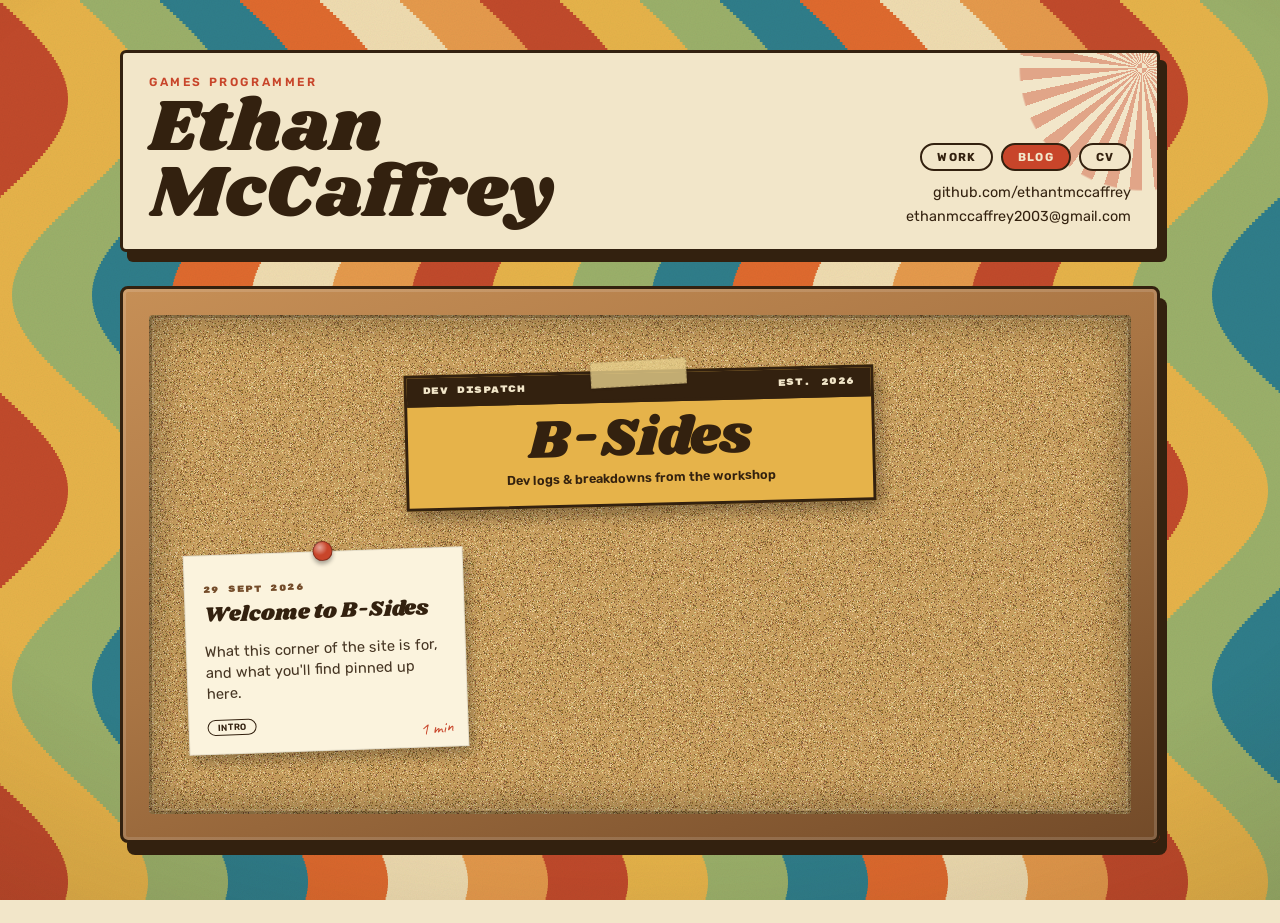
==== blog.html @ 4ae1e434 "Add files via upload" ====
<!DOCTYPE html>
<html lang="en">
<head>
<meta charset="UTF-8">
<meta name="viewport" content="width=device-width, initial-scale=1.0">
<title>Ethan McCaffrey - Blog</title>

<link rel="preconnect" href="https://fonts.googleapis.com">
<link rel="preconnect" href="https://fonts.gstatic.com" crossorigin>
<link rel="stylesheet" href="https://fonts.googleapis.com/css2?family=Shrikhand&family=Rubik:wght@400;500;600;700&family=Rubik+Mono+One&family=Caveat:wght@600;700&display=swap">
<link rel="stylesheet" href="style.css">

<style>
:root{ --gold:#e6b34a; --hand:"Caveat",cursive; --mono:"Rubik Mono One",monospace; }

.board{margin-top:34px;border-radius:8px;padding:clamp(16px,2.2vw,26px);
  background:linear-gradient(160deg,var(--wood-lite),var(--wood) 45%,var(--wood-dark));
  border:3px solid var(--ink);box-shadow:7px 12px 0 var(--ink), inset 0 0 0 3px #ffffff22;}
.cork{position:relative;border-radius:4px;border:3px solid #00000055;padding:clamp(24px,4vw,46px) clamp(18px,3vw,34px) clamp(40px,5vw,60px);
  background:#c69e5c url("images/cork.png");background-size:320px;
  box-shadow:inset 0 0 40px #00000055, inset 0 0 0 2px #ffffff14;}

.flyer{position:relative;width:min(470px,90%);margin:6px auto 44px;background:var(--gold);
  border:3px solid var(--ink);box-shadow:4px 8px 16px #00000055;transform:rotate(-1.4deg);}
.flyer-top{display:flex;justify-content:space-between;align-items:center;gap:10px;padding:7px 16px;border-bottom:3px solid var(--ink);
  background:var(--ink);color:var(--paper);font-family:var(--mono);font-size:.58rem;letter-spacing:.06em;text-transform:uppercase;}
.flyer-name{padding:14px 18px 18px;text-align:center;}
.flyer-name h2{font-family:var(--display);font-size:clamp(2.3rem,6.5vw,3.4rem);line-height:.85;color:var(--ink);}
.flyer-name p{font-family:var(--text);font-weight:600;font-size:.8rem;margin:.5rem 0 0;}
.flyer .tape{position:absolute;top:-13px;left:50%;transform:translateX(-50%) rotate(-2deg);width:96px;height:26px;z-index:2;
  background:#e7cf8bcc;border:1px dashed #33210f33;box-shadow:0 1px 2px #00000022;}

.notes{display:grid;grid-template-columns:repeat(auto-fill,minmax(250px,1fr));gap:clamp(26px,3vw,40px) clamp(22px,2.6vw,34px);}
.note{position:relative;display:block;text-decoration:none;color:var(--ink);background:#fbf3dd;
  border:1px solid #00000018;box-shadow:3px 7px 14px #00000048;padding:20px 18px 18px;
  transition:transform .18s var(--ease), box-shadow .18s var(--ease);}
.note:nth-child(3n+1){transform:rotate(-2deg);}
.note:nth-child(3n+2){transform:rotate(1.5deg);}
.note:nth-child(3n+3){transform:rotate(-.6deg);}
.note:hover{transform:rotate(0) translateY(-4px);box-shadow:5px 12px 20px #00000055;z-index:2;}
.pin{position:absolute;top:-11px;left:50%;transform:translateX(-50%);width:20px;height:20px;border-radius:50%;
  background:radial-gradient(circle at 35% 30%, #fff8, transparent 45%), var(--accent);
  border:1px solid #00000055;box-shadow:0 3px 4px #00000055;}
.note:nth-child(3n+2) .pin{background:radial-gradient(circle at 35% 30%, #fff8, transparent 45%), var(--teal, #2f7d8a);}
.note:nth-child(3n+3) .pin{background:radial-gradient(circle at 35% 30%, #fff8, transparent 45%), var(--gold);}
.note .date{font-family:var(--mono);font-size:.56rem;letter-spacing:.05em;text-transform:uppercase;color:var(--wood-dark);}
.note h3{font-family:var(--display);font-size:1.35rem;line-height:1.02;margin:.5rem 0 .5rem;}
.note .stand{font-size:.92rem;line-height:1.45;opacity:.9;}
.note .tags{margin-top:.8rem;display:flex;flex-wrap:wrap;gap:6px;}
.note .tags span{font-family:var(--text);font-weight:600;font-size:.56rem;letter-spacing:.05em;text-transform:uppercase;
  border:1.5px solid var(--ink);border-radius:100px;padding:2px 9px;}
.note .rt{font-family:var(--hand);font-size:1.1rem;color:var(--accent);position:absolute;right:14px;bottom:8px;transform:rotate(-4deg);}

.blog-state{text-align:center;padding:44px 20px;font-size:1.05rem;line-height:1.6;color:var(--paper);text-shadow:1px 1px 0 #0006;}
.blog-state code{background:#0004;padding:2px 7px;border-radius:4px;font-family:var(--mono);font-size:.85em;}
.blog-state a{color:#fff;font-weight:700;}

.back-link{display:inline-flex;align-items:center;gap:7px;margin:0 auto 22px;background:var(--paper);border:2px solid var(--ink);
  color:var(--ink);border-radius:100px;padding:7px 16px;font-family:var(--text);font-weight:600;font-size:.82rem;text-decoration:none;cursor:pointer;
  box-shadow:2px 3px 0 var(--ink);}
.back-link:hover{background:var(--ink);color:var(--paper);}
.sheet{position:relative;max-width:760px;margin:0 auto;background:#fbf3dd;border:1px solid #00000018;
  box-shadow:4px 12px 26px #00000066;padding:38px clamp(22px,4vw,50px) 44px;}
.sheet .pin{top:-13px;width:22px;height:22px;}
.sheet .kicker{font-family:var(--mono);font-size:.64rem;letter-spacing:.06em;text-transform:uppercase;color:var(--wood-dark);}
.sheet h1{font-family:var(--display);font-size:clamp(2rem,5vw,3rem);line-height:1;margin:.4rem 0 1rem;}
.sheet .a-tags{display:flex;flex-wrap:wrap;gap:8px;margin-bottom:1.4rem;}
.sheet .a-tags span{font-family:var(--text);font-weight:600;font-size:.62rem;letter-spacing:.05em;text-transform:uppercase;border:2px solid var(--ink);border-radius:100px;padding:3px 11px;}
.article-body{font-size:1.05rem;line-height:1.66;}
.article-body h1,.article-body h2,.article-body h3{font-family:var(--display);line-height:1.05;margin:1.6rem 0 .6rem;}
.article-body h2{font-size:1.5rem;} .article-body h3{font-size:1.2rem;}
.article-body p{margin:0 0 1rem;}
.article-body a{color:var(--accent);}
.article-body img{max-width:100%;height:auto;border:3px solid var(--ink);border-radius:4px;}
.article-body pre{background:var(--ink);color:var(--paper);padding:14px 16px;border-radius:6px;overflow:auto;font-size:.9rem;}
.article-body code{font-family:var(--mono);font-size:.86em;}
.article-body pre code{background:none;}
.article-body blockquote{border-left:4px solid var(--accent);margin:1rem 0;padding:.2rem 0 .2rem 16px;opacity:.9;}
.wrap-narrow{padding-top:6px;}
</style>
</head>
<body>
<canvas id="wall"></canvas>
<div id="wall-tint"></div>
<div class="grain"></div>

<div class="wrap">
    <header class="masthead">
        <div class="sunburst"></div>
        <div class="brand">
            <p class="eyebrow">Games Programmer</p>
            <h1>Ethan<br>McCaffrey</h1>
        </div>
        <div class="contact">
            <nav class="nav">
                <a href="index.html" class="nav-link">Work</a>
                <a href="blog.html" class="nav-link is-current">Blog</a>
                <a href="cv.html" class="nav-link">CV</a>
            </nav>
            <a href="https://github.com/ethantmccaffrey" target="_blank" rel="noopener">github.com/ethantmccaffrey</a>
            <a href="mailto:ethanmccaffrey2003@gmail.com">ethanmccaffrey2003@gmail.com</a>
        </div>
    </header>

    <div class="board">
        <div class="cork">
            <div class="flyer">
                <span class="tape"></span>
                <div class="flyer-top"><span>Dev Dispatch</span><span>Est. 2026</span></div>
                <div class="flyer-name">
                    <h2>B-Sides</h2>
                    <p>Dev logs &amp; breakdowns from the workshop</p>
                </div>
            </div>

            <div id="blog-view">
                <div class="blog-state">Loading posts&hellip;</div>
            </div>
        </div>
    </div>
</div>

<script>
    const wall = document.getElementById("wall");
    const wx = wall.getContext("2d");
    const STRIPES = ["#e6b34a", "#9bb06a", "#2f7d8a", "#df6a2e", "#efdcb0", "#e59a4c", "#c14a2b"];
    function drawWall() {
        const W = wall.width = innerWidth, H = wall.height = innerHeight;
        const sw = Math.max(46, W / 16), amp = sw * 0.85, k = 6.283 / (H / 2.3);
        for (let y = 0; y < H; y += 3) {
            const off = Math.sin(y * k) * amp;
            for (let i = -3; i * sw < W + sw + amp; i++) {
                wx.fillStyle = STRIPES[((i % STRIPES.length) + STRIPES.length) % STRIPES.length];
                wx.fillRect(i * sw + off, y, sw + 1, 4);
            }
        }
    }
    drawWall(); addEventListener("resize", drawWall);
</script>
<script src="blog.js"></script>
</body>
</html>
---- style.css ----
:root {
  --paper:#f2e6c9;   
  --ink:#33210f;  
  --accent: #c8452a;   
  --line: #33210f33;

  --wood: #a97544;   
  --wood-lite: #c68f56;
  --wood-dark: #734b29;

  --display: "Shrikhand", Georgia, serif;     
  --text: "Rubik", system-ui, sans-serif;   
  --ease: cubic-bezier(.34,.09,.2,1);
}

* { box-sizing: border-box; }
html, body { height: 100%; }
body {
  margin: 0;
  background: var(--paper);
  color: var(--ink);
  font-family: var(--text);
  -webkit-font-smoothing: antialiased;
  overflow-x: hidden;
}
h1, h2, h3 { margin: 0; font-weight: 400; text-wrap: balance; }

#wall { position: fixed; inset: 0; z-index: -3; }
#wall-tint {
  position: fixed; inset: 0; z-index: -2; pointer-events: none;
  background: radial-gradient(120% 105% at 50% 38%, transparent 52%, #1a0e0640 100%);
}
.grain {
  position: fixed; inset: 0; z-index: -1; pointer-events: none;
  opacity: .10; mix-blend-mode: multiply;
  background-image: url("data:image/svg+xml,%3Csvg xmlns='http://www.w3.org/2000/svg' width='100' height='100'%3E%3Cfilter id='n'%3E%3CfeTurbulence type='fractalNoise' baseFrequency='.85' numOctaves='2'/%3E%3C/filter%3E%3Crect width='100%25' height='100%25' filter='url(%23n)'/%3E%3C/svg%3E");
}

.wrap { max-width: 1120px; margin: 0 auto; padding: clamp(26px,5vw,50px) clamp(18px,4vw,40px) 80px; }

.masthead {
  position: relative; overflow: hidden;
  display: flex; flex-wrap: wrap; align-items: flex-end; justify-content: space-between; gap: 22px;
  background: var(--paper); border: 3px solid var(--ink); border-radius: 6px;
  box-shadow: 7px 10px 0 var(--ink); padding: 22px 26px;
}
.brand, .contact { position: relative; z-index: 1; }

.sunburst {
  position: absolute; top: -128px; right: -128px; width: 286px; height: 286px; z-index: 0; opacity: .4; pointer-events: none;
  background: repeating-conic-gradient(from 0deg at 50% 50%, var(--accent) 0deg 6deg, transparent 6deg 12deg);
  -webkit-mask: radial-gradient(circle, #000 60%, transparent 61%);
          mask: radial-gradient(circle, #000 60%, transparent 61%);
}
.eyebrow {
  font-family: var(--text); font-weight: 600; font-size: .74rem;
  letter-spacing: .22em; text-transform: uppercase; color: var(--accent); margin: 0 0 6px;
}
.masthead h1 { font-family: var(--display); font-size: clamp(2.6rem,7.5vw,4.6rem); line-height: .9; color: var(--ink); }
.tagline { max-width: 48ch; margin: .9rem 0 0; font-size: 1rem; line-height: 1.5; }

.contact { display: flex; flex-direction: column; align-items: flex-end; gap: 5px; text-align: right; font-size: .9rem; }
.now-spinning {
  display: flex; align-items: center; gap: 8px; margin: 0 0 3px;
  font-weight: 600; font-size: .72rem; letter-spacing: .06em; text-transform: uppercase;
}
.dot { width: 10px; height: 10px; border-radius: 50%; background: var(--accent); border: 2px solid var(--ink); }
.contact a { color: var(--ink); text-decoration: none; border-bottom: 2px solid transparent; }
.contact a:hover { border-color: var(--accent); }

.nav { display: flex; flex-wrap: wrap; justify-content: flex-end; gap: 8px; margin-bottom: 8px; }
.contact .nav-link {
  font-family: var(--text); font-weight: 700; font-size: .72rem; letter-spacing: .1em; text-transform: uppercase;
  color: var(--ink); text-decoration: none; background: var(--paper);
  border: 2px solid var(--ink); border-radius: 100px; padding: 5px 15px;
  transition: background .2s var(--ease), color .2s var(--ease);
}
.contact .nav-link:hover { background: var(--ink); color: var(--paper); }
.contact .nav-link.is-current { background: var(--accent); color: var(--paper); }

#shelf {
  margin-top: 38px; border: 3px solid var(--ink); border-radius: 6px; overflow: hidden; padding: 16px;
  background: linear-gradient(180deg, #c68f56, #a97544);  
  box-shadow: 7px 10px 0 var(--ink);
}

.unit {
  position: relative; padding: 20px 22px 0; color: #f7ead0; border-bottom: 3px solid var(--ink);
  background:
    repeating-linear-gradient(90deg, rgba(0,0,0,.09) 0 1px, transparent 1px 6px),
    repeating-linear-gradient(90deg, transparent 0 94px, rgba(0,0,0,.32) 94px 97px, rgba(255,255,255,.05) 97px 98px),
    linear-gradient(180deg, #6f4a2b, #593a20);
  box-shadow: inset 0 -20px 26px -16px #00000075,
              inset 22px 0 44px -32px #00000070, inset -22px 0 44px -32px #00000070,
              inset 0 6px 0 0 #ffffff10;
}
.unit:last-child { border-bottom: 0; }

.row-head { display: flex; align-items: baseline; gap: 12px; margin-bottom: 14px; }
.row-head h2 { font-family: var(--display); font-size: 1.4rem; color: inherit; }
.count { font-family: var(--text); font-weight: 700; font-size: .8rem; color: #ffd27a; }
.side  { margin-left: auto; font-family: var(--text); font-weight: 600; font-size: .66rem; letter-spacing: .14em; text-transform: uppercase; opacity: .8; }

.crate { display: flex; align-items: flex-end; gap: clamp(16px,2.4vw,26px); overflow-x: auto; padding-bottom: 0; scroll-snap-type: x proximity; }

.ledge {
  margin: 0 -22px; height: 26px; position: relative; z-index: 2; border-top: 2px solid var(--ink);
  background: linear-gradient(180deg, #cd9760 0 4px, #a97544 4px 17px, #6a4324 17px 26px);
  box-shadow: inset 0 5px 6px -3px #0000007a, 0 12px 16px -9px #00000080;
}
.ledge::before {
  content: ""; position: absolute; top: 2px; left: 0; right: 0; height: 15px; opacity: .28;
  background: repeating-linear-gradient(90deg, #00000026 0 1px, transparent 1px 9px);
}

.sleeve {
  scroll-snap-align: start; flex: 0 0 clamp(172px,22vw,210px);
  background: none; border: 0; padding: 0; cursor: pointer; text-align: left; color: inherit; font: inherit;
}
.art {
  position: relative; aspect-ratio: 1; border-radius: 4px; overflow: hidden;
  border: 3px solid var(--ink); box-shadow: 6px 8px 0 var(--ink);
  transition: transform .28s var(--ease), box-shadow .28s var(--ease);
}
.sleeve:hover .art { transform: translate(-3px,-4px); box-shadow: 10px 13px 0 var(--ink); }
.art img { width: 100%; height: 100%; object-fit: cover; display: block; }  

.cover-label { position: absolute; inset: 0; z-index: 2; padding: 12px; display: flex; flex-direction: column; justify-content: space-between; }
.cover-kicker { font-family: var(--text); font-weight: 600; font-size: .58rem; letter-spacing: .14em; text-transform: uppercase; color: #00000099; }
.cover-title  { font-family: var(--display); font-size: 1.7rem; line-height: .9; color: #1a0e06; }

.cv-terrain { background: #7d9a4e; }
.cv-terrain::before { content:""; position:absolute; inset:0; background:repeating-radial-gradient(circle at 58% 74%, #e9d9a6 0 8px, transparent 8px 20px, #c8452a 20px 22px, transparent 22px 34px); }
.cv-grapple { background: #2f7d74; }
.cv-grapple::before { content:""; position:absolute; left:16%; top:12%; width:70%; height:76%; border-left:5px solid #f2e6c9; border-bottom:5px solid #f2e6c9; border-radius:0 0 0 92%; transform:rotate(6deg); }
.cv-grapple::after  { content:""; position:absolute; left:14%; bottom:14%; width:22px; height:22px; border-radius:50%; background:#e9b23f; border:3px solid #1a0e06; }
.cv-prism { background: #e2762e; }
.cv-prism::before { content:""; position:absolute; inset:0; background:repeating-conic-gradient(from 0deg at 50% 46%, #f2e6c9 0 9deg, transparent 9deg 18deg); }
.cv-prism::after  { content:""; position:absolute; left:50%; top:46%; width:34%; aspect-ratio:1; transform:translate(-50%,-50%); border-radius:50%; background:#c8452a; border:3px solid #1a0e06; }
.cv-incinder { background: #c1442a; }
.cv-incinder::before { content:""; position:absolute; inset:0; background:repeating-conic-gradient(from 90deg at 50% 108%, #e9b23f 0 8deg, transparent 8deg 20deg); }
.cv-pokemon { background: linear-gradient(180deg, #c8402a 0 46%, #1a0e06 46% 54%, #f2e6c9 54% 100%); }
.cv-pokemon::after { content:""; position:absolute; left:50%; top:50%; transform:translate(-50%,-50%); width:24%; aspect-ratio:1; border-radius:50%; background:#f2e6c9; border:7px solid #1a0e06; }
.cv-ai { background:#e0a52e; }
.cv-ai::before { content:""; position:absolute; left:20%; top:26%; width:60%; height:48%; border:7px solid #33210f; border-radius:50%; }
.cv-ai::after { content:""; position:absolute; left:50%; top:26%; transform:translate(-50%,-50%); width:18px; height:12px; border-radius:2px; background:#c1442a; border:2px solid #1a0e06; }

.player {
  position: fixed; inset: 0; z-index: 40; background: var(--paper);
  opacity: 0; visibility: hidden; transition: opacity .35s var(--ease), visibility .35s; overflow-y: auto;
}
.player.open { opacity: 1; visibility: visible; }
[hidden] { display: none !important; }

.player-bg { position: fixed; inset: 0; z-index: 0; pointer-events: none; background: url("data:image/svg+xml,%3Csvg%20xmlns%3D%22http%3A%2F%2Fwww.w3.org%2F2000%2Fsvg%22%20viewBox%3D%220%200%202000%201200%22%20width%3D%222000%22%20height%3D%221200%22%20preserveAspectRatio%3D%22none%22%3E%0A%3Cpath%20d%3D%22M%2046.0%200.0%20L%2048.7%2015.0%20L%2051.3%2030.0%20L%2053.9%2045.0%20L%2056.5%2060.0%20L%2059.0%2075.0%20L%2061.4%2090.0%20L%2063.8%20105.0%20L%2066.0%20120.0%20L%2068.1%20135.0%20L%2070.0%20150.0%20L%2071.9%20165.0%20L%2073.5%20180.0%20L%2075.0%20195.0%20L%2076.3%20210.0%20L%2077.4%20225.0%20L%2078.3%20240.0%20L%2079.1%20255.0%20L%2079.6%20270.0%20L%2079.9%20285.0%20L%2080.0%20300.0%20L%2079.9%20315.0%20L%2079.6%20330.0%20L%2079.1%20345.0%20L%2078.3%20360.0%20L%2077.4%20375.0%20L%2076.3%20390.0%20L%2075.0%20405.0%20L%2073.5%20420.0%20L%2071.9%20435.0%20L%2070.0%20450.0%20L%2068.1%20465.0%20L%2066.0%20480.0%20L%2063.8%20495.0%20L%2061.4%20510.0%20L%2059.0%20525.0%20L%2056.5%20540.0%20L%2053.9%20555.0%20L%2051.3%20570.0%20L%2048.7%20585.0%20L%2046.0%20600.0%20L%2043.3%20615.0%20L%2040.7%20630.0%20L%2038.1%20645.0%20L%2035.5%20660.0%20L%2033.0%20675.0%20L%2030.6%20690.0%20L%2028.2%20705.0%20L%2026.0%20720.0%20L%2023.9%20735.0%20L%2022.0%20750.0%20L%2020.1%20765.0%20L%2018.5%20780.0%20L%2017.0%20795.0%20L%2015.7%20810.0%20L%2014.6%20825.0%20L%2013.7%20840.0%20L%2012.9%20855.0%20L%2012.4%20870.0%20L%2012.1%20885.0%20L%2012.0%20900.0%20L%2012.1%20915.0%20L%2012.4%20930.0%20L%2012.9%20945.0%20L%2013.7%20960.0%20L%2014.6%20975.0%20L%2015.7%20990.0%20L%2017.0%201005.0%20L%2018.5%201020.0%20L%2020.1%201035.0%20L%2022.0%201050.0%20L%2023.9%201065.0%20L%2026.0%201080.0%20L%2028.2%201095.0%20L%2030.6%201110.0%20L%2033.0%201125.0%20L%2035.5%201140.0%20L%2038.1%201155.0%20L%2040.7%201170.0%20L%2043.3%201185.0%20L%2046.0%201200.0%22%20fill%3D%22none%22%20stroke%3D%22%231f4a5c%22%20stroke-width%3D%2240%22%20stroke-linecap%3D%22round%22%2F%3E%0A%3Cpath%20d%3D%22M%201954.0%200.0%20L%201951.3%2015.0%20L%201948.7%2030.0%20L%201946.1%2045.0%20L%201943.5%2060.0%20L%201941.0%2075.0%20L%201938.6%2090.0%20L%201936.2%20105.0%20L%201934.0%20120.0%20L%201931.9%20135.0%20L%201930.0%20150.0%20L%201928.1%20165.0%20L%201926.5%20180.0%20L%201925.0%20195.0%20L%201923.7%20210.0%20L%201922.6%20225.0%20L%201921.7%20240.0%20L%201920.9%20255.0%20L%201920.4%20270.0%20L%201920.1%20285.0%20L%201920.0%20300.0%20L%201920.1%20315.0%20L%201920.4%20330.0%20L%201920.9%20345.0%20L%201921.7%20360.0%20L%201922.6%20375.0%20L%201923.7%20390.0%20L%201925.0%20405.0%20L%201926.5%20420.0%20L%201928.1%20435.0%20L%201930.0%20450.0%20L%201931.9%20465.0%20L%201934.0%20480.0%20L%201936.2%20495.0%20L%201938.6%20510.0%20L%201941.0%20525.0%20L%201943.5%20540.0%20L%201946.1%20555.0%20L%201948.7%20570.0%20L%201951.3%20585.0%20L%201954.0%20600.0%20L%201956.7%20615.0%20L%201959.3%20630.0%20L%201961.9%20645.0%20L%201964.5%20660.0%20L%201967.0%20675.0%20L%201969.4%20690.0%20L%201971.8%20705.0%20L%201974.0%20720.0%20L%201976.1%20735.0%20L%201978.0%20750.0%20L%201979.9%20765.0%20L%201981.5%20780.0%20L%201983.0%20795.0%20L%201984.3%20810.0%20L%201985.4%20825.0%20L%201986.3%20840.0%20L%201987.1%20855.0%20L%201987.6%20870.0%20L%201987.9%20885.0%20L%201988.0%20900.0%20L%201987.9%20915.0%20L%201987.6%20930.0%20L%201987.1%20945.0%20L%201986.3%20960.0%20L%201985.4%20975.0%20L%201984.3%20990.0%20L%201983.0%201005.0%20L%201981.5%201020.0%20L%201979.9%201035.0%20L%201978.0%201050.0%20L%201976.1%201065.0%20L%201974.0%201080.0%20L%201971.8%201095.0%20L%201969.4%201110.0%20L%201967.0%201125.0%20L%201964.5%201140.0%20L%201961.9%201155.0%20L%201959.3%201170.0%20L%201956.7%201185.0%20L%201954.0%201200.0%22%20fill%3D%22none%22%20stroke%3D%22%231f4a5c%22%20stroke-width%3D%2240%22%20stroke-linecap%3D%22round%22%2F%3E%0A%3Cpath%20d%3D%22M%2098.0%200.0%20L%20100.7%2015.0%20L%20103.3%2030.0%20L%20105.9%2045.0%20L%20108.5%2060.0%20L%20111.0%2075.0%20L%20113.4%2090.0%20L%20115.8%20105.0%20L%20118.0%20120.0%20L%20120.1%20135.0%20L%20122.0%20150.0%20L%20123.9%20165.0%20L%20125.5%20180.0%20L%20127.0%20195.0%20L%20128.3%20210.0%20L%20129.4%20225.0%20L%20130.3%20240.0%20L%20131.1%20255.0%20L%20131.6%20270.0%20L%20131.9%20285.0%20L%20132.0%20300.0%20L%20131.9%20315.0%20L%20131.6%20330.0%20L%20131.1%20345.0%20L%20130.3%20360.0%20L%20129.4%20375.0%20L%20128.3%20390.0%20L%20127.0%20405.0%20L%20125.5%20420.0%20L%20123.9%20435.0%20L%20122.0%20450.0%20L%20120.1%20465.0%20L%20118.0%20480.0%20L%20115.8%20495.0%20L%20113.4%20510.0%20L%20111.0%20525.0%20L%20108.5%20540.0%20L%20105.9%20555.0%20L%20103.3%20570.0%20L%20100.7%20585.0%20L%2098.0%20600.0%20L%2095.3%20615.0%20L%2092.7%20630.0%20L%2090.1%20645.0%20L%2087.5%20660.0%20L%2085.0%20675.0%20L%2082.6%20690.0%20L%2080.2%20705.0%20L%2078.0%20720.0%20L%2075.9%20735.0%20L%2074.0%20750.0%20L%2072.1%20765.0%20L%2070.5%20780.0%20L%2069.0%20795.0%20L%2067.7%20810.0%20L%2066.6%20825.0%20L%2065.7%20840.0%20L%2064.9%20855.0%20L%2064.4%20870.0%20L%2064.1%20885.0%20L%2064.0%20900.0%20L%2064.1%20915.0%20L%2064.4%20930.0%20L%2064.9%20945.0%20L%2065.7%20960.0%20L%2066.6%20975.0%20L%2067.7%20990.0%20L%2069.0%201005.0%20L%2070.5%201020.0%20L%2072.1%201035.0%20L%2074.0%201050.0%20L%2075.9%201065.0%20L%2078.0%201080.0%20L%2080.2%201095.0%20L%2082.6%201110.0%20L%2085.0%201125.0%20L%2087.5%201140.0%20L%2090.1%201155.0%20L%2092.7%201170.0%20L%2095.3%201185.0%20L%2098.0%201200.0%22%20fill%3D%22none%22%20stroke%3D%22%232f9c9c%22%20stroke-width%3D%2240%22%20stroke-linecap%3D%22round%22%2F%3E%0A%3Cpath%20d%3D%22M%201902.0%200.0%20L%201899.3%2015.0%20L%201896.7%2030.0%20L%201894.1%2045.0%20L%201891.5%2060.0%20L%201889.0%2075.0%20L%201886.6%2090.0%20L%201884.2%20105.0%20L%201882.0%20120.0%20L%201879.9%20135.0%20L%201878.0%20150.0%20L%201876.1%20165.0%20L%201874.5%20180.0%20L%201873.0%20195.0%20L%201871.7%20210.0%20L%201870.6%20225.0%20L%201869.7%20240.0%20L%201868.9%20255.0%20L%201868.4%20270.0%20L%201868.1%20285.0%20L%201868.0%20300.0%20L%201868.1%20315.0%20L%201868.4%20330.0%20L%201868.9%20345.0%20L%201869.7%20360.0%20L%201870.6%20375.0%20L%201871.7%20390.0%20L%201873.0%20405.0%20L%201874.5%20420.0%20L%201876.1%20435.0%20L%201878.0%20450.0%20L%201879.9%20465.0%20L%201882.0%20480.0%20L%201884.2%20495.0%20L%201886.6%20510.0%20L%201889.0%20525.0%20L%201891.5%20540.0%20L%201894.1%20555.0%20L%201896.7%20570.0%20L%201899.3%20585.0%20L%201902.0%20600.0%20L%201904.7%20615.0%20L%201907.3%20630.0%20L%201909.9%20645.0%20L%201912.5%20660.0%20L%201915.0%20675.0%20L%201917.4%20690.0%20L%201919.8%20705.0%20L%201922.0%20720.0%20L%201924.1%20735.0%20L%201926.0%20750.0%20L%201927.9%20765.0%20L%201929.5%20780.0%20L%201931.0%20795.0%20L%201932.3%20810.0%20L%201933.4%20825.0%20L%201934.3%20840.0%20L%201935.1%20855.0%20L%201935.6%20870.0%20L%201935.9%20885.0%20L%201936.0%20900.0%20L%201935.9%20915.0%20L%201935.6%20930.0%20L%201935.1%20945.0%20L%201934.3%20960.0%20L%201933.4%20975.0%20L%201932.3%20990.0%20L%201931.0%201005.0%20L%201929.5%201020.0%20L%201927.9%201035.0%20L%201926.0%201050.0%20L%201924.1%201065.0%20L%201922.0%201080.0%20L%201919.8%201095.0%20L%201917.4%201110.0%20L%201915.0%201125.0%20L%201912.5%201140.0%20L%201909.9%201155.0%20L%201907.3%201170.0%20L%201904.7%201185.0%20L%201902.0%201200.0%22%20fill%3D%22none%22%20stroke%3D%22%232f9c9c%22%20stroke-width%3D%2240%22%20stroke-linecap%3D%22round%22%2F%3E%0A%3Cpath%20d%3D%22M%20150.0%200.0%20L%20152.7%2015.0%20L%20155.3%2030.0%20L%20157.9%2045.0%20L%20160.5%2060.0%20L%20163.0%2075.0%20L%20165.4%2090.0%20L%20167.8%20105.0%20L%20170.0%20120.0%20L%20172.1%20135.0%20L%20174.0%20150.0%20L%20175.9%20165.0%20L%20177.5%20180.0%20L%20179.0%20195.0%20L%20180.3%20210.0%20L%20181.4%20225.0%20L%20182.3%20240.0%20L%20183.1%20255.0%20L%20183.6%20270.0%20L%20183.9%20285.0%20L%20184.0%20300.0%20L%20183.9%20315.0%20L%20183.6%20330.0%20L%20183.1%20345.0%20L%20182.3%20360.0%20L%20181.4%20375.0%20L%20180.3%20390.0%20L%20179.0%20405.0%20L%20177.5%20420.0%20L%20175.9%20435.0%20L%20174.0%20450.0%20L%20172.1%20465.0%20L%20170.0%20480.0%20L%20167.8%20495.0%20L%20165.4%20510.0%20L%20163.0%20525.0%20L%20160.5%20540.0%20L%20157.9%20555.0%20L%20155.3%20570.0%20L%20152.7%20585.0%20L%20150.0%20600.0%20L%20147.3%20615.0%20L%20144.7%20630.0%20L%20142.1%20645.0%20L%20139.5%20660.0%20L%20137.0%20675.0%20L%20134.6%20690.0%20L%20132.2%20705.0%20L%20130.0%20720.0%20L%20127.9%20735.0%20L%20126.0%20750.0%20L%20124.1%20765.0%20L%20122.5%20780.0%20L%20121.0%20795.0%20L%20119.7%20810.0%20L%20118.6%20825.0%20L%20117.7%20840.0%20L%20116.9%20855.0%20L%20116.4%20870.0%20L%20116.1%20885.0%20L%20116.0%20900.0%20L%20116.1%20915.0%20L%20116.4%20930.0%20L%20116.9%20945.0%20L%20117.7%20960.0%20L%20118.6%20975.0%20L%20119.7%20990.0%20L%20121.0%201005.0%20L%20122.5%201020.0%20L%20124.1%201035.0%20L%20126.0%201050.0%20L%20127.9%201065.0%20L%20130.0%201080.0%20L%20132.2%201095.0%20L%20134.6%201110.0%20L%20137.0%201125.0%20L%20139.5%201140.0%20L%20142.1%201155.0%20L%20144.7%201170.0%20L%20147.3%201185.0%20L%20150.0%201200.0%22%20fill%3D%22none%22%20stroke%3D%22%23edb636%22%20stroke-width%3D%2240%22%20stroke-linecap%3D%22round%22%2F%3E%0A%3Cpath%20d%3D%22M%201850.0%200.0%20L%201847.3%2015.0%20L%201844.7%2030.0%20L%201842.1%2045.0%20L%201839.5%2060.0%20L%201837.0%2075.0%20L%201834.6%2090.0%20L%201832.2%20105.0%20L%201830.0%20120.0%20L%201827.9%20135.0%20L%201826.0%20150.0%20L%201824.1%20165.0%20L%201822.5%20180.0%20L%201821.0%20195.0%20L%201819.7%20210.0%20L%201818.6%20225.0%20L%201817.7%20240.0%20L%201816.9%20255.0%20L%201816.4%20270.0%20L%201816.1%20285.0%20L%201816.0%20300.0%20L%201816.1%20315.0%20L%201816.4%20330.0%20L%201816.9%20345.0%20L%201817.7%20360.0%20L%201818.6%20375.0%20L%201819.7%20390.0%20L%201821.0%20405.0%20L%201822.5%20420.0%20L%201824.1%20435.0%20L%201826.0%20450.0%20L%201827.9%20465.0%20L%201830.0%20480.0%20L%201832.2%20495.0%20L%201834.6%20510.0%20L%201837.0%20525.0%20L%201839.5%20540.0%20L%201842.1%20555.0%20L%201844.7%20570.0%20L%201847.3%20585.0%20L%201850.0%20600.0%20L%201852.7%20615.0%20L%201855.3%20630.0%20L%201857.9%20645.0%20L%201860.5%20660.0%20L%201863.0%20675.0%20L%201865.4%20690.0%20L%201867.8%20705.0%20L%201870.0%20720.0%20L%201872.1%20735.0%20L%201874.0%20750.0%20L%201875.9%20765.0%20L%201877.5%20780.0%20L%201879.0%20795.0%20L%201880.3%20810.0%20L%201881.4%20825.0%20L%201882.3%20840.0%20L%201883.1%20855.0%20L%201883.6%20870.0%20L%201883.9%20885.0%20L%201884.0%20900.0%20L%201883.9%20915.0%20L%201883.6%20930.0%20L%201883.1%20945.0%20L%201882.3%20960.0%20L%201881.4%20975.0%20L%201880.3%20990.0%20L%201879.0%201005.0%20L%201877.5%201020.0%20L%201875.9%201035.0%20L%201874.0%201050.0%20L%201872.1%201065.0%20L%201870.0%201080.0%20L%201867.8%201095.0%20L%201865.4%201110.0%20L%201863.0%201125.0%20L%201860.5%201140.0%20L%201857.9%201155.0%20L%201855.3%201170.0%20L%201852.7%201185.0%20L%201850.0%201200.0%22%20fill%3D%22none%22%20stroke%3D%22%23edb636%22%20stroke-width%3D%2240%22%20stroke-linecap%3D%22round%22%2F%3E%0A%3Cpath%20d%3D%22M%20202.0%200.0%20L%20204.7%2015.0%20L%20207.3%2030.0%20L%20209.9%2045.0%20L%20212.5%2060.0%20L%20215.0%2075.0%20L%20217.4%2090.0%20L%20219.8%20105.0%20L%20222.0%20120.0%20L%20224.1%20135.0%20L%20226.0%20150.0%20L%20227.9%20165.0%20L%20229.5%20180.0%20L%20231.0%20195.0%20L%20232.3%20210.0%20L%20233.4%20225.0%20L%20234.3%20240.0%20L%20235.1%20255.0%20L%20235.6%20270.0%20L%20235.9%20285.0%20L%20236.0%20300.0%20L%20235.9%20315.0%20L%20235.6%20330.0%20L%20235.1%20345.0%20L%20234.3%20360.0%20L%20233.4%20375.0%20L%20232.3%20390.0%20L%20231.0%20405.0%20L%20229.5%20420.0%20L%20227.9%20435.0%20L%20226.0%20450.0%20L%20224.1%20465.0%20L%20222.0%20480.0%20L%20219.8%20495.0%20L%20217.4%20510.0%20L%20215.0%20525.0%20L%20212.5%20540.0%20L%20209.9%20555.0%20L%20207.3%20570.0%20L%20204.7%20585.0%20L%20202.0%20600.0%20L%20199.3%20615.0%20L%20196.7%20630.0%20L%20194.1%20645.0%20L%20191.5%20660.0%20L%20189.0%20675.0%20L%20186.6%20690.0%20L%20184.2%20705.0%20L%20182.0%20720.0%20L%20179.9%20735.0%20L%20178.0%20750.0%20L%20176.1%20765.0%20L%20174.5%20780.0%20L%20173.0%20795.0%20L%20171.7%20810.0%20L%20170.6%20825.0%20L%20169.7%20840.0%20L%20168.9%20855.0%20L%20168.4%20870.0%20L%20168.1%20885.0%20L%20168.0%20900.0%20L%20168.1%20915.0%20L%20168.4%20930.0%20L%20168.9%20945.0%20L%20169.7%20960.0%20L%20170.6%20975.0%20L%20171.7%20990.0%20L%20173.0%201005.0%20L%20174.5%201020.0%20L%20176.1%201035.0%20L%20178.0%201050.0%20L%20179.9%201065.0%20L%20182.0%201080.0%20L%20184.2%201095.0%20L%20186.6%201110.0%20L%20189.0%201125.0%20L%20191.5%201140.0%20L%20194.1%201155.0%20L%20196.7%201170.0%20L%20199.3%201185.0%20L%20202.0%201200.0%22%20fill%3D%22none%22%20stroke%3D%22%23e98a2b%22%20stroke-width%3D%2240%22%20stroke-linecap%3D%22round%22%2F%3E%0A%3Cpath%20d%3D%22M%201798.0%200.0%20L%201795.3%2015.0%20L%201792.7%2030.0%20L%201790.1%2045.0%20L%201787.5%2060.0%20L%201785.0%2075.0%20L%201782.6%2090.0%20L%201780.2%20105.0%20L%201778.0%20120.0%20L%201775.9%20135.0%20L%201774.0%20150.0%20L%201772.1%20165.0%20L%201770.5%20180.0%20L%201769.0%20195.0%20L%201767.7%20210.0%20L%201766.6%20225.0%20L%201765.7%20240.0%20L%201764.9%20255.0%20L%201764.4%20270.0%20L%201764.1%20285.0%20L%201764.0%20300.0%20L%201764.1%20315.0%20L%201764.4%20330.0%20L%201764.9%20345.0%20L%201765.7%20360.0%20L%201766.6%20375.0%20L%201767.7%20390.0%20L%201769.0%20405.0%20L%201770.5%20420.0%20L%201772.1%20435.0%20L%201774.0%20450.0%20L%201775.9%20465.0%20L%201778.0%20480.0%20L%201780.2%20495.0%20L%201782.6%20510.0%20L%201785.0%20525.0%20L%201787.5%20540.0%20L%201790.1%20555.0%20L%201792.7%20570.0%20L%201795.3%20585.0%20L%201798.0%20600.0%20L%201800.7%20615.0%20L%201803.3%20630.0%20L%201805.9%20645.0%20L%201808.5%20660.0%20L%201811.0%20675.0%20L%201813.4%20690.0%20L%201815.8%20705.0%20L%201818.0%20720.0%20L%201820.1%20735.0%20L%201822.0%20750.0%20L%201823.9%20765.0%20L%201825.5%20780.0%20L%201827.0%20795.0%20L%201828.3%20810.0%20L%201829.4%20825.0%20L%201830.3%20840.0%20L%201831.1%20855.0%20L%201831.6%20870.0%20L%201831.9%20885.0%20L%201832.0%20900.0%20L%201831.9%20915.0%20L%201831.6%20930.0%20L%201831.1%20945.0%20L%201830.3%20960.0%20L%201829.4%20975.0%20L%201828.3%20990.0%20L%201827.0%201005.0%20L%201825.5%201020.0%20L%201823.9%201035.0%20L%201822.0%201050.0%20L%201820.1%201065.0%20L%201818.0%201080.0%20L%201815.8%201095.0%20L%201813.4%201110.0%20L%201811.0%201125.0%20L%201808.5%201140.0%20L%201805.9%201155.0%20L%201803.3%201170.0%20L%201800.7%201185.0%20L%201798.0%201200.0%22%20fill%3D%22none%22%20stroke%3D%22%23e98a2b%22%20stroke-width%3D%2240%22%20stroke-linecap%3D%22round%22%2F%3E%0A%3Cpath%20d%3D%22M%20254.0%200.0%20L%20256.7%2015.0%20L%20259.3%2030.0%20L%20261.9%2045.0%20L%20264.5%2060.0%20L%20267.0%2075.0%20L%20269.4%2090.0%20L%20271.8%20105.0%20L%20274.0%20120.0%20L%20276.1%20135.0%20L%20278.0%20150.0%20L%20279.9%20165.0%20L%20281.5%20180.0%20L%20283.0%20195.0%20L%20284.3%20210.0%20L%20285.4%20225.0%20L%20286.3%20240.0%20L%20287.1%20255.0%20L%20287.6%20270.0%20L%20287.9%20285.0%20L%20288.0%20300.0%20L%20287.9%20315.0%20L%20287.6%20330.0%20L%20287.1%20345.0%20L%20286.3%20360.0%20L%20285.4%20375.0%20L%20284.3%20390.0%20L%20283.0%20405.0%20L%20281.5%20420.0%20L%20279.9%20435.0%20L%20278.0%20450.0%20L%20276.1%20465.0%20L%20274.0%20480.0%20L%20271.8%20495.0%20L%20269.4%20510.0%20L%20267.0%20525.0%20L%20264.5%20540.0%20L%20261.9%20555.0%20L%20259.3%20570.0%20L%20256.7%20585.0%20L%20254.0%20600.0%20L%20251.3%20615.0%20L%20248.7%20630.0%20L%20246.1%20645.0%20L%20243.5%20660.0%20L%20241.0%20675.0%20L%20238.6%20690.0%20L%20236.2%20705.0%20L%20234.0%20720.0%20L%20231.9%20735.0%20L%20230.0%20750.0%20L%20228.1%20765.0%20L%20226.5%20780.0%20L%20225.0%20795.0%20L%20223.7%20810.0%20L%20222.6%20825.0%20L%20221.7%20840.0%20L%20220.9%20855.0%20L%20220.4%20870.0%20L%20220.1%20885.0%20L%20220.0%20900.0%20L%20220.1%20915.0%20L%20220.4%20930.0%20L%20220.9%20945.0%20L%20221.7%20960.0%20L%20222.6%20975.0%20L%20223.7%20990.0%20L%20225.0%201005.0%20L%20226.5%201020.0%20L%20228.1%201035.0%20L%20230.0%201050.0%20L%20231.9%201065.0%20L%20234.0%201080.0%20L%20236.2%201095.0%20L%20238.6%201110.0%20L%20241.0%201125.0%20L%20243.5%201140.0%20L%20246.1%201155.0%20L%20248.7%201170.0%20L%20251.3%201185.0%20L%20254.0%201200.0%22%20fill%3D%22none%22%20stroke%3D%22%23e0532b%22%20stroke-width%3D%2240%22%20stroke-linecap%3D%22round%22%2F%3E%0A%3Cpath%20d%3D%22M%201746.0%200.0%20L%201743.3%2015.0%20L%201740.7%2030.0%20L%201738.1%2045.0%20L%201735.5%2060.0%20L%201733.0%2075.0%20L%201730.6%2090.0%20L%201728.2%20105.0%20L%201726.0%20120.0%20L%201723.9%20135.0%20L%201722.0%20150.0%20L%201720.1%20165.0%20L%201718.5%20180.0%20L%201717.0%20195.0%20L%201715.7%20210.0%20L%201714.6%20225.0%20L%201713.7%20240.0%20L%201712.9%20255.0%20L%201712.4%20270.0%20L%201712.1%20285.0%20L%201712.0%20300.0%20L%201712.1%20315.0%20L%201712.4%20330.0%20L%201712.9%20345.0%20L%201713.7%20360.0%20L%201714.6%20375.0%20L%201715.7%20390.0%20L%201717.0%20405.0%20L%201718.5%20420.0%20L%201720.1%20435.0%20L%201722.0%20450.0%20L%201723.9%20465.0%20L%201726.0%20480.0%20L%201728.2%20495.0%20L%201730.6%20510.0%20L%201733.0%20525.0%20L%201735.5%20540.0%20L%201738.1%20555.0%20L%201740.7%20570.0%20L%201743.3%20585.0%20L%201746.0%20600.0%20L%201748.7%20615.0%20L%201751.3%20630.0%20L%201753.9%20645.0%20L%201756.5%20660.0%20L%201759.0%20675.0%20L%201761.4%20690.0%20L%201763.8%20705.0%20L%201766.0%20720.0%20L%201768.1%20735.0%20L%201770.0%20750.0%20L%201771.9%20765.0%20L%201773.5%20780.0%20L%201775.0%20795.0%20L%201776.3%20810.0%20L%201777.4%20825.0%20L%201778.3%20840.0%20L%201779.1%20855.0%20L%201779.6%20870.0%20L%201779.9%20885.0%20L%201780.0%20900.0%20L%201779.9%20915.0%20L%201779.6%20930.0%20L%201779.1%20945.0%20L%201778.3%20960.0%20L%201777.4%20975.0%20L%201776.3%20990.0%20L%201775.0%201005.0%20L%201773.5%201020.0%20L%201771.9%201035.0%20L%201770.0%201050.0%20L%201768.1%201065.0%20L%201766.0%201080.0%20L%201763.8%201095.0%20L%201761.4%201110.0%20L%201759.0%201125.0%20L%201756.5%201140.0%20L%201753.9%201155.0%20L%201751.3%201170.0%20L%201748.7%201185.0%20L%201746.0%201200.0%22%20fill%3D%22none%22%20stroke%3D%22%23e0532b%22%20stroke-width%3D%2240%22%20stroke-linecap%3D%22round%22%2F%3E%0A%3Cpath%20d%3D%22M%20306.0%200.0%20L%20308.7%2015.0%20L%20311.3%2030.0%20L%20313.9%2045.0%20L%20316.5%2060.0%20L%20319.0%2075.0%20L%20321.4%2090.0%20L%20323.8%20105.0%20L%20326.0%20120.0%20L%20328.1%20135.0%20L%20330.0%20150.0%20L%20331.9%20165.0%20L%20333.5%20180.0%20L%20335.0%20195.0%20L%20336.3%20210.0%20L%20337.4%20225.0%20L%20338.3%20240.0%20L%20339.1%20255.0%20L%20339.6%20270.0%20L%20339.9%20285.0%20L%20340.0%20300.0%20L%20339.9%20315.0%20L%20339.6%20330.0%20L%20339.1%20345.0%20L%20338.3%20360.0%20L%20337.4%20375.0%20L%20336.3%20390.0%20L%20335.0%20405.0%20L%20333.5%20420.0%20L%20331.9%20435.0%20L%20330.0%20450.0%20L%20328.1%20465.0%20L%20326.0%20480.0%20L%20323.8%20495.0%20L%20321.4%20510.0%20L%20319.0%20525.0%20L%20316.5%20540.0%20L%20313.9%20555.0%20L%20311.3%20570.0%20L%20308.7%20585.0%20L%20306.0%20600.0%20L%20303.3%20615.0%20L%20300.7%20630.0%20L%20298.1%20645.0%20L%20295.5%20660.0%20L%20293.0%20675.0%20L%20290.6%20690.0%20L%20288.2%20705.0%20L%20286.0%20720.0%20L%20283.9%20735.0%20L%20282.0%20750.0%20L%20280.1%20765.0%20L%20278.5%20780.0%20L%20277.0%20795.0%20L%20275.7%20810.0%20L%20274.6%20825.0%20L%20273.7%20840.0%20L%20272.9%20855.0%20L%20272.4%20870.0%20L%20272.1%20885.0%20L%20272.0%20900.0%20L%20272.1%20915.0%20L%20272.4%20930.0%20L%20272.9%20945.0%20L%20273.7%20960.0%20L%20274.6%20975.0%20L%20275.7%20990.0%20L%20277.0%201005.0%20L%20278.5%201020.0%20L%20280.1%201035.0%20L%20282.0%201050.0%20L%20283.9%201065.0%20L%20286.0%201080.0%20L%20288.2%201095.0%20L%20290.6%201110.0%20L%20293.0%201125.0%20L%20295.5%201140.0%20L%20298.1%201155.0%20L%20300.7%201170.0%20L%20303.3%201185.0%20L%20306.0%201200.0%22%20fill%3D%22none%22%20stroke%3D%22%237d8047%22%20stroke-width%3D%2240%22%20stroke-linecap%3D%22round%22%2F%3E%0A%3Cpath%20d%3D%22M%201694.0%200.0%20L%201691.3%2015.0%20L%201688.7%2030.0%20L%201686.1%2045.0%20L%201683.5%2060.0%20L%201681.0%2075.0%20L%201678.6%2090.0%20L%201676.2%20105.0%20L%201674.0%20120.0%20L%201671.9%20135.0%20L%201670.0%20150.0%20L%201668.1%20165.0%20L%201666.5%20180.0%20L%201665.0%20195.0%20L%201663.7%20210.0%20L%201662.6%20225.0%20L%201661.7%20240.0%20L%201660.9%20255.0%20L%201660.4%20270.0%20L%201660.1%20285.0%20L%201660.0%20300.0%20L%201660.1%20315.0%20L%201660.4%20330.0%20L%201660.9%20345.0%20L%201661.7%20360.0%20L%201662.6%20375.0%20L%201663.7%20390.0%20L%201665.0%20405.0%20L%201666.5%20420.0%20L%201668.1%20435.0%20L%201670.0%20450.0%20L%201671.9%20465.0%20L%201674.0%20480.0%20L%201676.2%20495.0%20L%201678.6%20510.0%20L%201681.0%20525.0%20L%201683.5%20540.0%20L%201686.1%20555.0%20L%201688.7%20570.0%20L%201691.3%20585.0%20L%201694.0%20600.0%20L%201696.7%20615.0%20L%201699.3%20630.0%20L%201701.9%20645.0%20L%201704.5%20660.0%20L%201707.0%20675.0%20L%201709.4%20690.0%20L%201711.8%20705.0%20L%201714.0%20720.0%20L%201716.1%20735.0%20L%201718.0%20750.0%20L%201719.9%20765.0%20L%201721.5%20780.0%20L%201723.0%20795.0%20L%201724.3%20810.0%20L%201725.4%20825.0%20L%201726.3%20840.0%20L%201727.1%20855.0%20L%201727.6%20870.0%20L%201727.9%20885.0%20L%201728.0%20900.0%20L%201727.9%20915.0%20L%201727.6%20930.0%20L%201727.1%20945.0%20L%201726.3%20960.0%20L%201725.4%20975.0%20L%201724.3%20990.0%20L%201723.0%201005.0%20L%201721.5%201020.0%20L%201719.9%201035.0%20L%201718.0%201050.0%20L%201716.1%201065.0%20L%201714.0%201080.0%20L%201711.8%201095.0%20L%201709.4%201110.0%20L%201707.0%201125.0%20L%201704.5%201140.0%20L%201701.9%201155.0%20L%201699.3%201170.0%20L%201696.7%201185.0%20L%201694.0%201200.0%22%20fill%3D%22none%22%20stroke%3D%22%237d8047%22%20stroke-width%3D%2240%22%20stroke-linecap%3D%22round%22%2F%3E%0A%3C%2Fsvg%3E%0A") 0 0/100% 100% no-repeat; }

.player-scroll { position: relative; z-index: 1; max-width: 1000px; margin: 0 auto; padding: clamp(16px,3vw,30px) clamp(18px,4vw,40px) 90px; }

.player-top { display: flex; align-items: center; justify-content: space-between; gap: 12px; padding-top: 6px; }
.back { background: var(--paper); border: 2px solid var(--ink); color: var(--ink); border-radius: 100px; padding: 8px 16px; font-family: var(--text); font-weight: 600; font-size: .85rem; cursor: pointer; }
.back:hover { background: var(--ink); color: var(--paper); }
.player-ctx { font-family: var(--text); font-weight: 600; font-size: .7rem; letter-spacing: .16em; text-transform: uppercase; opacity: .7; }

.hero { display: grid; grid-template-columns: minmax(0,.9fr) minmax(0,1.1fr); gap: 22px clamp(24px,4vw,50px); align-items: center; min-height: 74vh; }

.stage { position: relative; align-self: center; }
.player-art { width: 100%; max-width: 380px; position: relative; z-index: 1; box-shadow: 8px 10px 0 var(--ink); }
.disc {
  position: absolute; top: 50%; right: -10%; width: 58%; aspect-ratio: 1; transform: translateY(-50%);
  border-radius: 50%; z-index: 0; border: 3px solid var(--ink); box-shadow: 6px 8px 0 var(--ink);
  background: repeating-radial-gradient(circle at 50% 50%, #1a0e06 0 3px, #2e1c10 3px 5px);
}
.disc::after { content:""; position:absolute; inset:38%; border-radius:50%; background:var(--accent); border:3px solid var(--ink); }

.player-info { display: flex; flex-direction: column; }
.player-kicker { font-family: var(--text); font-weight: 600; font-size: .74rem; letter-spacing: .16em; text-transform: uppercase; color: var(--accent); margin-bottom: .5rem; }
.player-title  { font-family: var(--display); font-size: clamp(2.2rem,5.5vw,3.4rem); line-height: .92; color: var(--ink); }
.player-sub    { font-size: 1.1rem; margin-top: .4rem; opacity: .85; }
.player-tech   { font-family: var(--text); font-weight: 600; font-size: .82rem; letter-spacing: .03em; opacity: .7; margin-top: .35rem; }

.scrub { margin: 1.2rem 0; }
.scrub-bar { height: 8px; border: 2px solid var(--ink); border-radius: 20px; position: relative; overflow: hidden; }
.scrub-bar span { position: absolute; top: 0; bottom: 0; left: 0; right: 44%; background: var(--accent); }
.scrub-time { display: flex; justify-content: space-between; font-family: var(--text); font-weight: 600; font-size: .68rem; opacity: .7; margin-top: 5px; }

.controls { display: flex; align-items: center; gap: 18px; margin-bottom: 1.4rem; }
.controls button { background: none; border: 0; padding: 0; color: var(--ink); cursor: pointer; display: grid; place-items: center; }
.controls button:hover { color: var(--accent); }
.controls svg { width: 26px; height: 26px; fill: currentColor; }
.play { width: 54px; height: 54px; border-radius: 50%; background: var(--accent); color: var(--paper); border: 3px solid var(--ink); }
.play svg { width: 24px; height: 24px; }

.player-blurb { line-height: 1.55; max-width: 46ch; margin: 0 0 1rem; }

.tags { display: flex; flex-wrap: wrap; gap: 9px; margin-bottom: 0; }
.tag { font-family: var(--text); font-weight: 600; font-size: .64rem; letter-spacing: .06em; text-transform: uppercase; border: 2px solid var(--ink); border-radius: 100px; padding: 5px 12px; background: var(--paper); }

.gh { display: inline-flex; align-items: center; gap: 8px; margin-left: auto; background: var(--ink); color: var(--paper); text-decoration: none; font-family: var(--text); font-weight: 600; padding: 11px 20px; border-radius: 100px; border: 2px solid var(--ink); }
.gh:hover { background: var(--accent); }
.gh svg { width: 18px; height: 18px; fill: currentColor; }

.cue { grid-column: 1 / -1; display: flex; justify-content: center; margin-top: 6px; }
.cue button { background: none; border: 0; cursor: pointer; color: var(--ink); font-family: var(--text); font-weight: 600; font-size: .66rem; letter-spacing: .16em; text-transform: uppercase; opacity: .6; display: flex; flex-direction: column; align-items: center; gap: 6px; }
.cue button:hover { opacity: 1; color: var(--accent); }
.cue .arr { font-size: 1.1rem; animation: bob 1.6s var(--ease) infinite; }
@keyframes bob { 0%,100%{transform:translateY(0);} 50%{transform:translateY(5px);} }

.sleeve-back {
  position: relative; margin: 64px auto 0; width: min(100%,760px); aspect-ratio: 1;
  padding: clamp(24px,3.4vw,40px);
  background: #d09262;
  border: 3px solid var(--ink); border-radius: 6px; box-shadow: 8px 12px 0 var(--ink);
  display: grid; grid-template-columns: minmax(0,1fr) minmax(0,1fr); gap: clamp(22px,3vw,44px); align-items: center;
}
.sleeve-back::before { content:""; position:absolute; inset:0; z-index:0; pointer-events:none; border-radius:4px; opacity:.55;
  background: repeating-conic-gradient(from 90deg at 50% 122%, #edc878 0 8deg, transparent 8deg 20deg); }
.sleeve-back::after { content:""; position:absolute; inset:0; pointer-events:none; border-radius:4px; box-shadow: inset 0 0 90px -22px #5a341899; }

.sb-left { position: relative; z-index: 1; }
.sb-accent { display: block; width: 46px; height: 4px; background: var(--accent); border-radius: 2px; margin: 0 0 1.2rem; }
.liner p { line-height: 1.62; margin: 0 0 1rem; font-size: 1rem; }
.liner p:last-child { margin-bottom: 0; }

.credits { margin-top: 1.6rem; border-top: 2px solid var(--line); padding-top: 1.1rem; display: grid; grid-template-columns: auto 1fr; gap: .55rem 1.1rem; font-size: .92rem; }
.credits dt { font-family: var(--text); font-weight: 700; font-size: .64rem; letter-spacing: .12em; text-transform: uppercase; opacity: .7; align-self: center; }
.credits dd { margin: 0; font-weight: 500; }

.photos { position: relative; z-index: 1; align-self: start; display: flex; flex-direction: column; align-items: center; gap: 26px; }
.photo { position: relative; width: 90%; background: #fffdf5; padding: 10px 10px 12px; border: 1px solid #0000001a; box-shadow: 5px 8px 0 #33210f26; }
.photo img { display: block; width: 100%; height: auto; }
.photo:nth-child(1) { transform: rotate(-2.4deg); }
.photo:nth-child(2) { transform: rotate(1.8deg); margin-top: -6px; }
.photo::before { content:""; position:absolute; top:-12px; left:50%; transform:translateX(-50%) rotate(-1.5deg); width:104px; height:26px; background:#e7cf8b99; border:1px dashed #33210f2e; box-shadow:0 1px 2px #00000018; }
.photo:nth-child(2)::before { transform:translateX(-50%) rotate(2deg); background:#d9b98b99; }

.studio-logo { position: absolute; right: clamp(18px,3vw,38px); bottom: clamp(14px,2.4vw,28px); z-index: 3; width: clamp(140px,17vw,180px); transform: rotate(-4deg); filter: drop-shadow(3px 4px 3px #33210f3a); pointer-events: none; }

@media (max-width: 820px) {
  .hero { grid-template-columns: 1fr; gap: 26px; min-height: 0; }
  .stage { max-width: 280px; margin: 0 auto; }
  .disc { display: none; }
  .sleeve-back { width: 100%; aspect-ratio: auto; grid-template-columns: 1fr; gap: 34px; align-items: start; }
}
@media (prefers-reduced-motion: reduce) {
  .player, .art { transition: none; }
  .cue .arr { animation: none; }
}

.page { margin-top: 38px; }
.page-head { display: flex; flex-wrap: wrap; align-items: flex-end; justify-content: space-between; gap: 16px; margin-bottom: 22px; }
.page-eyebrow { font-family: var(--text); font-weight: 600; font-size: .74rem; letter-spacing: .22em; text-transform: uppercase; color: var(--accent); margin: 0 0 6px; }
.page-title { font-family: var(--display); font-size: clamp(2rem,5vw,3rem); line-height: .95; color: var(--ink); }

.download-btn { display: inline-flex; align-items: center; gap: 9px; background: var(--ink); color: var(--paper); text-decoration: none; font-family: var(--text); font-weight: 700; font-size: .9rem; letter-spacing: .02em; padding: 13px 22px; border-radius: 100px; border: 3px solid var(--ink); box-shadow: 4px 5px 0 var(--ink); transition: transform .2s var(--ease), box-shadow .2s var(--ease), background .2s; }
.download-btn:hover { background: var(--accent); transform: translate(-2px,-2px); box-shadow: 6px 7px 0 var(--ink); }
.download-btn svg { width: 18px; height: 18px; fill: none; stroke: currentColor; stroke-width: 2.2; stroke-linecap: round; stroke-linejoin: round; }

.cv-frame { border: 3px solid var(--ink); border-radius: 6px; box-shadow: 7px 10px 0 var(--ink); background: #fffdf5; padding: 10px; }
.cv-frame iframe { display: block; width: 100%; height: 82vh; border: 0; border-radius: 3px; background: #fffdf5; }
.cv-fallback { text-align: center; font-size: .82rem; opacity: .7; margin: 10px 0 4px; }
.cv-fallback a { color: var(--accent); font-weight: 600; }

@media (max-width: 640px) {
  .cv-frame iframe { height: 70vh; }
  .page-head { flex-direction: column; align-items: flex-start; }
}

.blog-soon { border: 3px solid var(--ink); border-radius: 6px; box-shadow: 7px 10px 0 var(--ink); background: var(--paper); padding: clamp(30px,6vw,60px); text-align: center; }
.blog-soon p { font-family: var(--text); font-size: 1.1rem; font-weight: 500; opacity: .8; margin: 0; }

.photo video { display: block; width: 100%; height: auto; }

.insert { margin: 52px auto 0; width: min(94%,600px); display: flex; justify-content: center; }
.insert-card { position: relative; background: #fbf3dd; border: 3px solid var(--ink); border-radius: 4px;
  box-shadow: 6px 9px 0 var(--ink); padding: 13px; }
.insert-card video { display: block; width: 100%; height: auto; border: 2px solid var(--ink); border-radius: 2px; background: #000; }
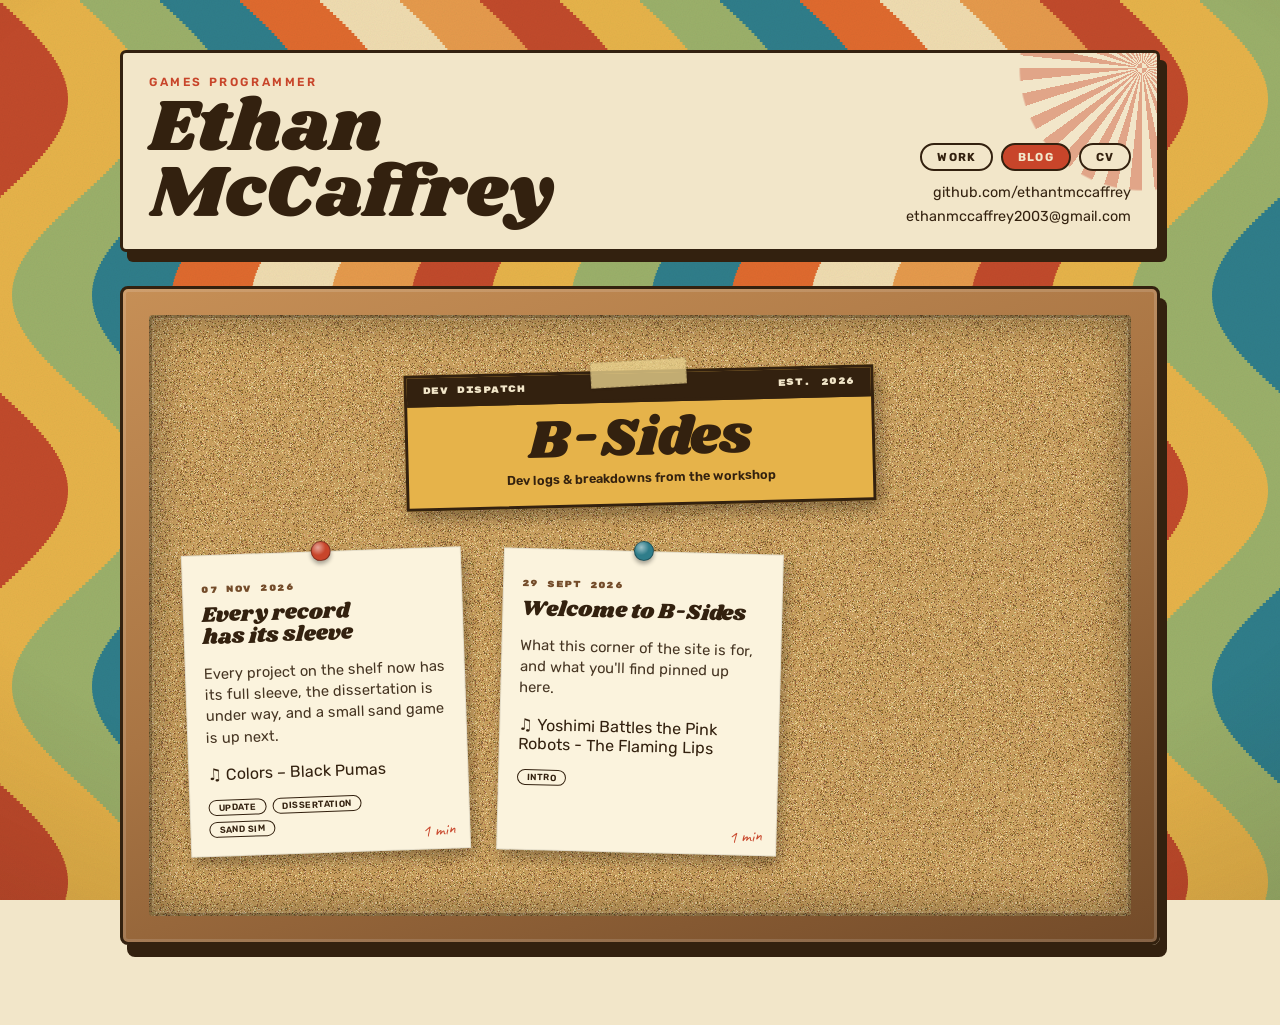
==== commit 6eec9123: "Updates to the website" ====
--- a/blog.html
+++ b/blog.html
@@ -50,6 +50,18 @@
 .note .tags span{font-family:var(--text);font-weight:600;font-size:.56rem;letter-spacing:.05em;text-transform:uppercase;
   border:1.5px solid var(--ink);border-radius:100px;padding:2px 9px;}
 .note .rt{font-family:var(--hand);font-size:1.1rem;color:var(--accent);position:absolute;right:14px;bottom:8px;transform:rotate(-4deg);}
+.soundtrack{display:flex;align-items:center;gap:22px;margin-top:2.4rem;padding-top:1.8rem;border-top:2px dashed var(--line);}
+.sound-disc{flex:0 0 auto;width:86px;aspect-ratio:1;border-radius:50%;border:3px solid var(--ink);box-shadow:4px 5px 0 var(--ink);
+  background:
+    radial-gradient(circle, var(--paper) 0 4%, var(--accent) 4% 24%, var(--ink) 24% 27%, transparent 27%),
+    repeating-radial-gradient(circle, #1a0e06 0 3px, #2e1c10 3px 5px);}
+.soundtrack:hover .sound-disc{animation:spin 3s linear infinite;}
+@keyframes spin{to{transform:rotate(360deg);}}
+@media (prefers-reduced-motion:reduce){.soundtrack:hover .sound-disc{animation:none;}}
+.sound-label{font-family:var(--hand);font-size:1.35rem;color:var(--accent);margin:0;}
+.sound-title{font-family:var(--display);font-size:1.8rem;line-height:1;margin:.15rem 0 .25rem;}
+.sound-artist{font-weight:600;font-size:1rem;margin:0;opacity:.8;}
+.note .tags{padding-right:52px;}
 
 .blog-state{text-align:center;padding:44px 20px;font-size:1.05rem;line-height:1.6;color:var(--paper);text-shadow:1px 1px 0 #0006;}
 .blog-state code{background:#0004;padding:2px 7px;border-radius:4px;font-family:var(--mono);font-size:.85em;}
--- a/style.css
+++ b/style.css
@@ -123,6 +123,20 @@
   transition: transform .28s var(--ease), box-shadow .28s var(--ease);
 }
 .sleeve:hover .art { transform: translate(-3px,-4px); box-shadow: 10px 13px 0 var(--ink); }
+.tools { position: absolute; top: 34px; right: 10px; z-index: 3; display: flex; flex-direction: column; align-items: flex-end; gap: 6px; pointer-events: none; }
+.tool { font-family: var(--text); font-weight: 700; font-size: .64rem; letter-spacing: .08em; text-transform: uppercase;
+  background: var(--paper); color: var(--ink); border: 2px solid var(--ink); border-radius: 4px; padding: 3px 8px;
+box-shadow: 2px 3px 0 var(--ink); }
+
+.tool-filter { display: flex; flex-wrap: wrap; align-items: center; gap: 8px; margin-top: 28px; padding: 12px 16px;
+  background: var(--paper); border: 3px solid var(--ink); border-radius: 6px; box-shadow: 7px 10px 0 var(--ink); }
+.filter-label { font-family: var(--text); font-weight: 700; font-size: .7rem; letter-spacing: .16em; text-transform: uppercase; color: var(--accent); margin-right: 6px; }
+.filter-btn { font-family: var(--text); font-weight: 700; font-size: .72rem; letter-spacing: .08em; text-transform: uppercase;
+  border: 2px solid var(--ink); border-radius: 100px; padding: 6px 14px; background: var(--paper); color: var(--ink); cursor: pointer; }
+.filter-btn:hover { background: var(--ink); color: var(--paper); }
+.filter-btn.is-active { background: var(--accent); color: var(--paper); }
+.sleeve { transition: opacity .25s, filter .25s; }
+.sleeve.is-dimmed { opacity: .25; filter: grayscale(1); }
 .art img { width: 100%; height: 100%; object-fit: cover; display: block; }  
 
 .cover-label { position: absolute; inset: 0; z-index: 2; padding: 12px; display: flex; flex-direction: column; justify-content: space-between; }
@@ -139,8 +153,12 @@
 .cv-prism::after  { content:""; position:absolute; left:50%; top:46%; width:34%; aspect-ratio:1; transform:translate(-50%,-50%); border-radius:50%; background:#c8452a; border:3px solid #1a0e06; }
 .cv-incinder { background: #c1442a; }
 .cv-incinder::before { content:""; position:absolute; inset:0; background:repeating-conic-gradient(from 90deg at 50% 108%, #e9b23f 0 8deg, transparent 8deg 20deg); }
-.cv-pokemon { background: linear-gradient(180deg, #c8402a 0 46%, #1a0e06 46% 54%, #f2e6c9 54% 100%); }
-.cv-pokemon::after { content:""; position:absolute; left:50%; top:50%; transform:translate(-50%,-50%); width:24%; aspect-ratio:1; border-radius:50%; background:#f2e6c9; border:7px solid #1a0e06; }
+.cv-battle { background: #c8452a; }
+.cv-battle::before { content:""; position:absolute; inset:16%; border:4px solid #f2e6c9;
+  background:
+    linear-gradient(to top right, transparent calc(50% - 3px), #1a0e06 calc(50% - 3px) calc(50% + 3px), transparent calc(50% + 3px)),
+    repeating-linear-gradient(90deg, #f2e6c9 0 3px, transparent 3px 12.5%),
+    repeating-linear-gradient(0deg, #f2e6c9 0 3px, transparent 3px 12.5%); }
 .cv-ai { background:#e0a52e; }
 .cv-ai::before { content:""; position:absolute; left:20%; top:26%; width:60%; height:48%; border:7px solid #33210f; border-radius:50%; }
 .cv-ai::after { content:""; position:absolute; left:50%; top:26%; transform:translate(-50%,-50%); width:18px; height:12px; border-radius:2px; background:#c1442a; border:2px solid #1a0e06; }
@@ -216,6 +234,38 @@
   background: repeating-conic-gradient(from 90deg at 50% 122%, #edc878 0 8deg, transparent 8deg 20deg); }
 .sleeve-back::after { content:""; position:absolute; inset:0; pointer-events:none; border-radius:4px; box-shadow: inset 0 0 90px -22px #5a341899; }
 
+.sleeve-back.sb-prism { background: #e8905a; }
+.sleeve-back.sb-prism::before {
+  background: repeating-conic-gradient(from 0deg at 50% 46%, #f2e6c9 0 9deg, transparent 9deg 18deg);
+  opacity: .5;
+}
+
+.sleeve-back.sb-terrain { background: #93ad68; }
+.sleeve-back.sb-terrain::before {
+  background: repeating-radial-gradient(circle at 58% 74%, #e9d9a6 0 8px, transparent 8px 20px, #c8452a 20px 22px, transparent 22px 34px);
+  opacity: .45;
+}
+
+.sleeve-back.sb-evolve { background: #e8b85a; }
+.sleeve-back.sb-evolve::before {
+  background: repeating-radial-gradient(ellipse at 50% 42%, transparent 0 34px, #33210f 34px 38px);
+  opacity: .1;
+}
+
+.sleeve-back.sb-grapple { background: #7fb3a9; }
+.sleeve-back.sb-grapple::before {
+  background: repeating-radial-gradient(circle at 50% -20%, transparent 0 60px, #f2e6c9 60px 64px);
+  opacity: .3;
+}
+
+.sleeve-back.sb-battle { background: #e39a83; }
+.sleeve-back.sb-battle::before {
+  background:
+    repeating-linear-gradient(90deg, #f2e6c9 0 3px, transparent 3px 48px),
+    repeating-linear-gradient(0deg, #f2e6c9 0 3px, transparent 3px 48px);
+  opacity: .35;
+}
+
 .sb-left { position: relative; z-index: 1; }
 .sb-accent { display: block; width: 46px; height: 4px; background: var(--accent); border-radius: 2px; margin: 0 0 1.2rem; }
 .liner p { line-height: 1.62; margin: 0 0 1rem; font-size: 1rem; }
@@ -231,7 +281,15 @@
 .photo:nth-child(1) { transform: rotate(-2.4deg); }
 .photo:nth-child(2) { transform: rotate(1.8deg); margin-top: -6px; }
 .photo::before { content:""; position:absolute; top:-12px; left:50%; transform:translateX(-50%) rotate(-1.5deg); width:104px; height:26px; background:#e7cf8b99; border:1px dashed #33210f2e; box-shadow:0 1px 2px #00000018; }
-.photo:nth-child(2)::before { transform:translateX(-50%) rotate(2deg); background:#d9b98b99; }
+
+.photos.pile { gap: 0; }
+.photos.pile .photo { width: 80%; transition: transform .2s var(--ease); }
+.photos.pile .photo + .photo { margin-top: -30px; }
+.photos.pile .photo:nth-child(odd)  { align-self: flex-start; }
+.photos.pile .photo:nth-child(even) { align-self: flex-end; }
+.photos.pile .photo:nth-child(3) { transform: rotate(-1.2deg); }
+.photos.pile .photo:nth-child(4) { transform: rotate(2.6deg); }
+.photos.pile .photo:hover { transform: rotate(0) scale(1.05); z-index: 2; }
 
 .studio-logo { position: absolute; right: clamp(18px,3vw,38px); bottom: clamp(14px,2.4vw,28px); z-index: 3; width: clamp(140px,17vw,180px); transform: rotate(-4deg); filter: drop-shadow(3px 4px 3px #33210f3a); pointer-events: none; }
 
@@ -273,4 +331,17 @@
 .insert { margin: 52px auto 0; width: min(94%,600px); display: flex; justify-content: center; }
 .insert-card { position: relative; background: #fbf3dd; border: 3px solid var(--ink); border-radius: 4px;
   box-shadow: 6px 9px 0 var(--ink); padding: 13px; }
-.insert-card video { display: block; width: 100%; height: auto; border: 2px solid var(--ink); border-radius: 2px; background: #000; }+
+.insert:has(.insert-report) { width: min(100%, 920px); }
+.insert-card.insert-report { width: 100%; }
+.report-bar { display: flex; justify-content: space-between; align-items: center; gap: 12px; padding: 0 2px 10px;
+  font-family: var(--text); font-weight: 700; font-size: .7rem; letter-spacing: .12em; text-transform: uppercase; }
+.report-bar a { color: var(--accent); text-decoration: none; }
+.report-bar a:hover { text-decoration: underline; }
+.insert-card.insert-report iframe { aspect-ratio: auto; height: 85vh; background: #fff; }
+.insert-card iframe { display: block; width: 100%; aspect-ratio: 16 / 9; border: 2px solid var(--ink); border-radius: 2px; background: #000; }
+.insert-card:has(iframe) { width: 100%; }
+
+.insert:has(.insert-image) { width: min(100%, 920px); }
+.insert-card.insert-image { width: 100%; }
+.insert-card.insert-image img { display: block; width: 100%; height: auto; border: 2px solid var(--ink); border-radius: 2px; }
